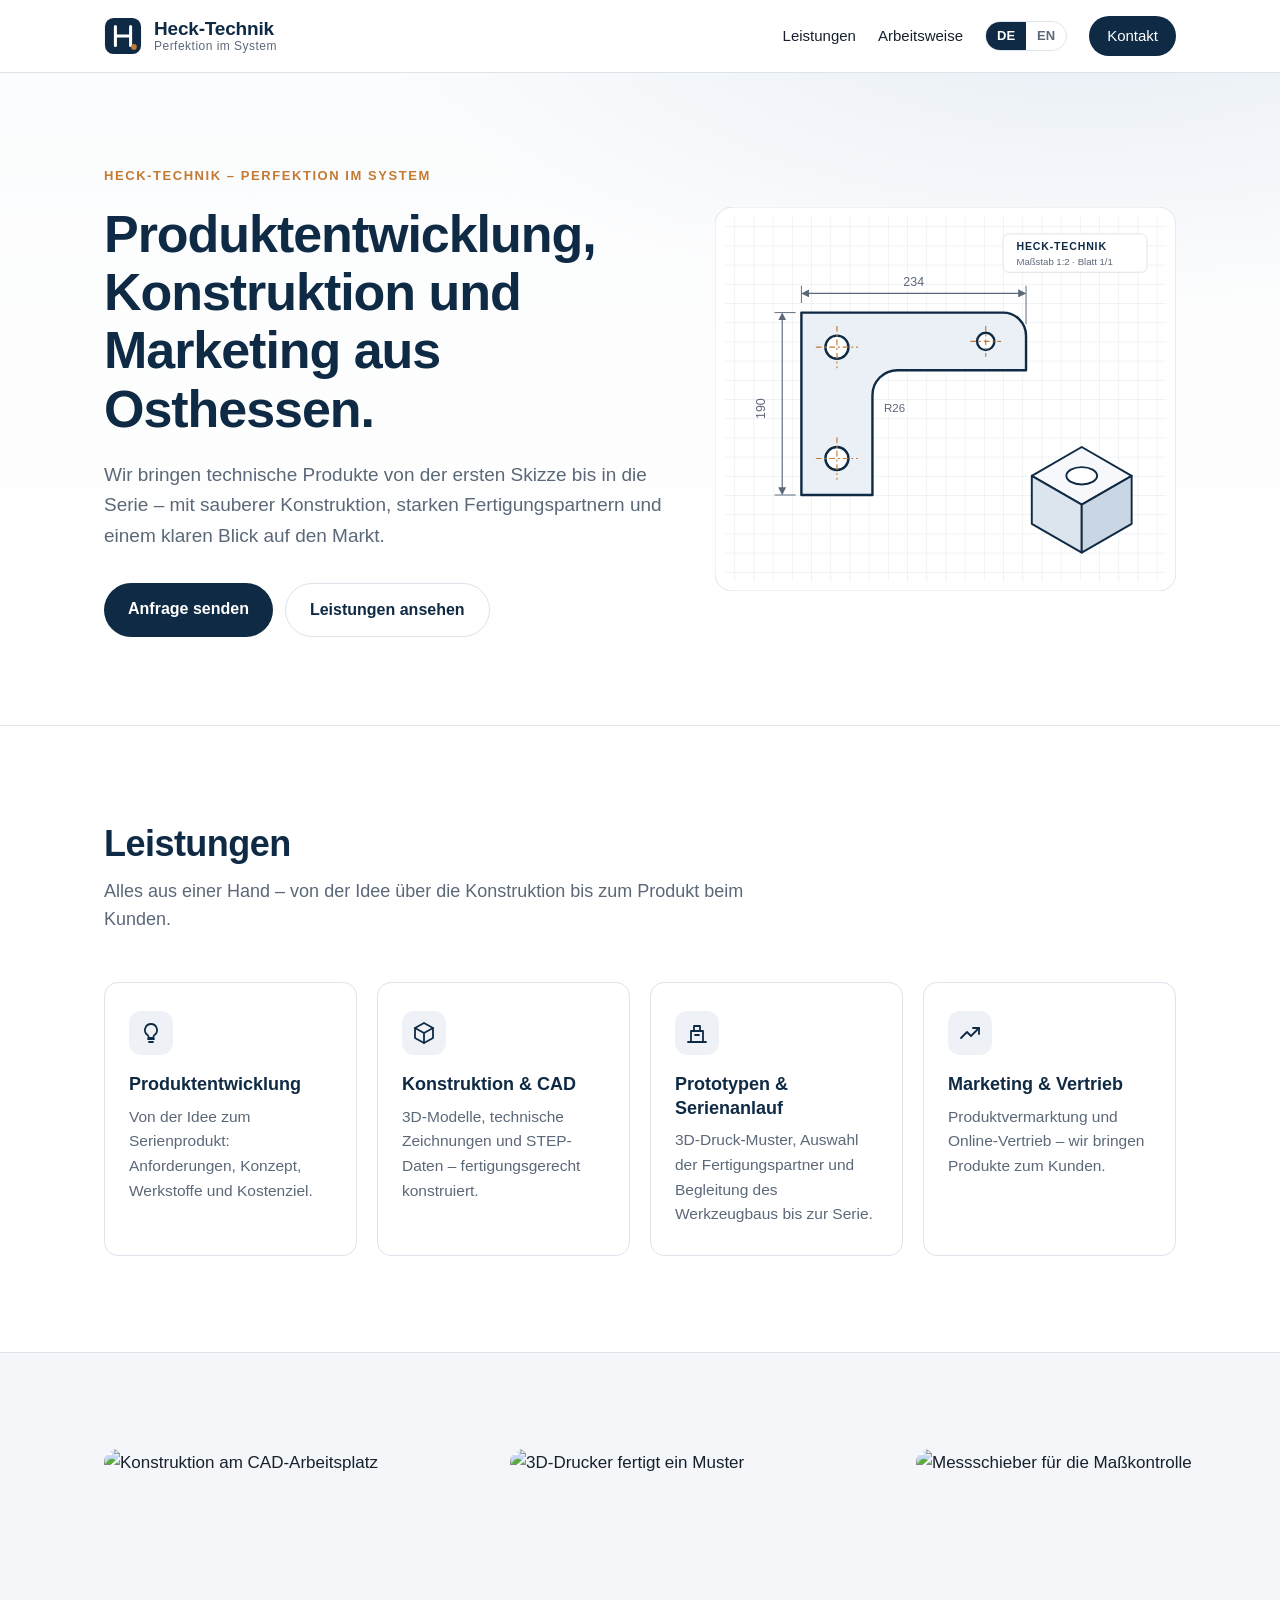
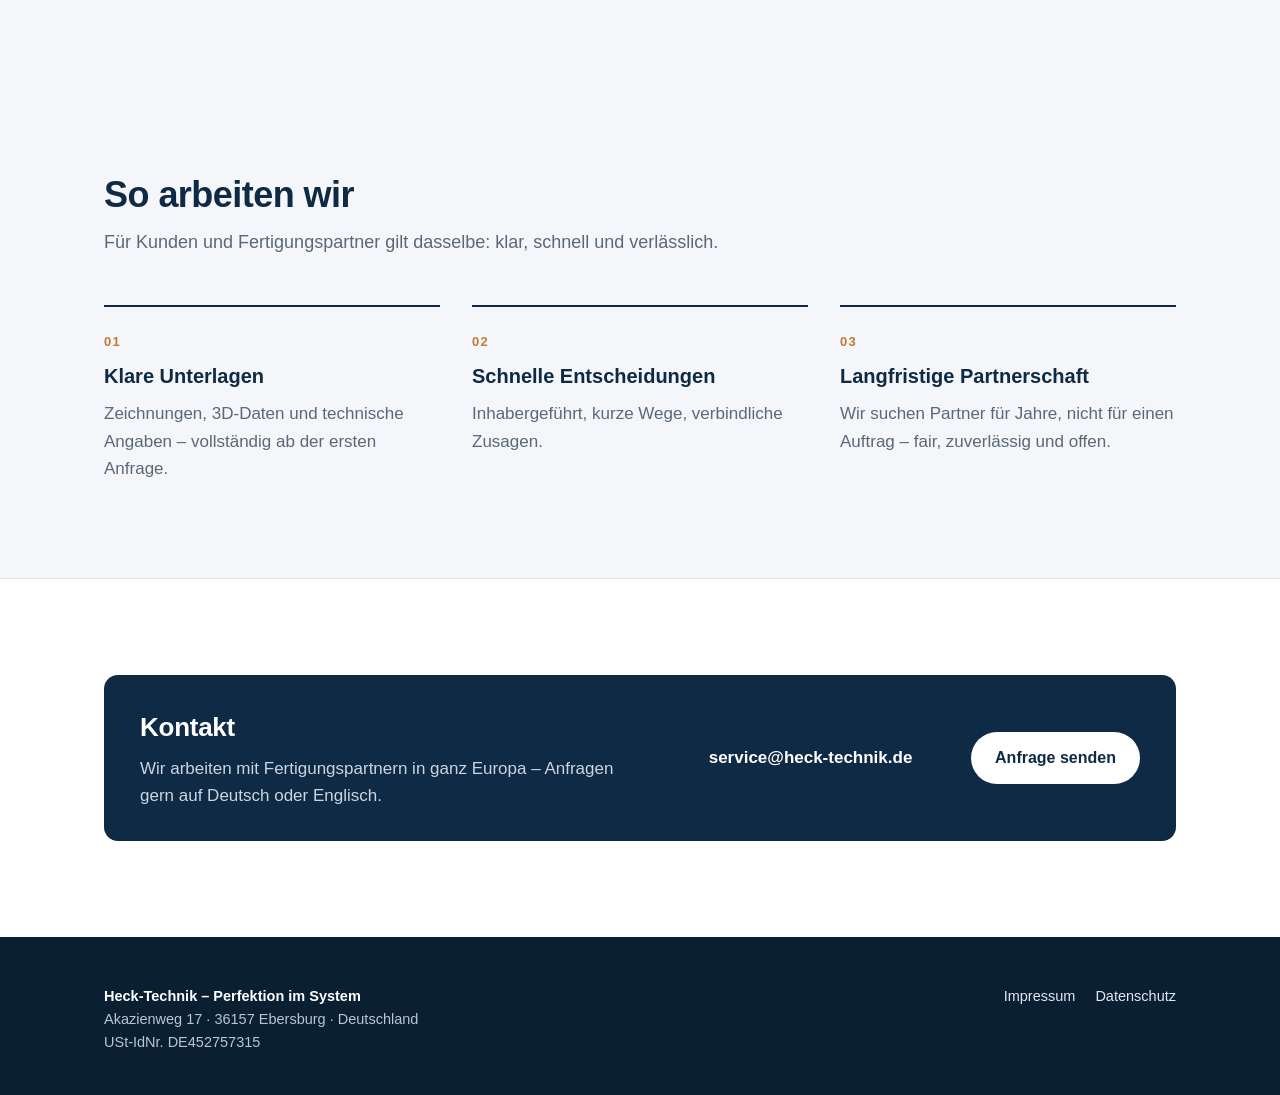
==== index.html @ af7404e0 "Add files via upload" ====
<!doctype html>
<html lang="de">
<head>
<meta charset="utf-8">
<meta name="viewport" content="width=device-width, initial-scale=1">
<title>Heck-Technik – Produktentwicklung, Konstruktion und Marketing</title>
<meta name="description" content="Heck-Technik – Perfektion im System: Produktentwicklung, Konstruktion & CAD, Prototypen und Marketing aus Ebersburg bei Fulda.">
<link rel="alternate" hreflang="de" href="https://heck-technik.de/">
<link rel="alternate" hreflang="en" href="https://heck-technik.de/en.html">
<meta property="og:type" content="website">
<meta property="og:site_name" content="Heck-Technik">
<meta property="og:title" content="Heck-Technik – Perfektion im System">
<meta property="og:description" content="Produktentwicklung, Konstruktion & CAD, Prototypen und Marketing aus Osthessen.">
<meta property="og:image" content="https://heck-technik.de/og-image.png">
<meta property="og:url" content="https://heck-technik.de/">
<meta property="og:locale" content="de_DE">
<meta name="twitter:card" content="summary_large_image">
<link rel="icon" href="favicon.svg" type="image/svg+xml">
<link rel="stylesheet" href="style.css">
</head>
<body>

<header class="top">
  <div class="wrap">
    <a class="brand" href="index.html" aria-label="Heck-Technik Startseite">
      <svg class="brand-mark" viewBox="0 0 40 40" aria-hidden="true">
        <rect x="1" y="1" width="38" height="38" rx="9" fill="#0f2a44"/>
        <path d="M12 10v20M28 10v20M12 20h16" stroke="#fff" stroke-width="3.2" stroke-linecap="round"/>
        <circle cx="31.5" cy="31.5" r="3" fill="#c27a35"/>
      </svg>
      <span class="brand-name">Heck-Technik<span class="brand-sub">Perfektion im System</span></span>
    </a>
    <nav class="nav">
      <a class="navlink" href="#leistungen">Leistungen</a>
      <a class="navlink" href="#arbeitsweise">Arbeitsweise</a>
      <div class="lang"><span>DE</span><a href="en.html" hreflang="en">EN</a></div>
      <a class="btn btn-primary btn-small" href="#kontakt">Kontakt</a>
    </nav>
  </div>
</header>

<main>
  <div class="hero">
    <div class="wrap">
      <div>
        <span class="eyebrow">Heck-Technik – Perfektion im System</span>
        <h1>Produktentwicklung, Konstruktion und Marketing aus Osthessen.</h1>
        <p class="lead">Wir bringen technische Produkte von der ersten Skizze bis in die Serie – mit sauberer Konstruktion, starken Fertigungspartnern und einem klaren Blick auf den Markt.</p>
        <div class="hero-actions">
          <a class="btn btn-primary" href="mailto:service@heck-technik.de?subject=Anfrage%20an%20Heck-Technik">Anfrage senden</a>
          <a class="btn btn-ghost" href="#leistungen">Leistungen ansehen</a>
        </div>
      </div>
      <svg class="hero-art" viewBox="0 0 480 400" role="img" aria-label="Technische Zeichnung">
        <defs>
          <pattern id="grid" width="20" height="20" patternUnits="userSpaceOnUse">
            <path d="M20 0H0V20" fill="none" stroke="#dfe6ee" stroke-width="1"/>
          </pattern>
          <marker id="arr" viewBox="0 0 10 10" refX="5" refY="5" markerWidth="7" markerHeight="7" orient="auto-start-reverse">
            <path d="M0 0L10 5L0 10z" fill="#5b6878"/>
          </marker>
        </defs>
        <rect x="0" y="0" width="480" height="400" rx="18" fill="#fff" stroke="#dde3ea"/>
        <rect x="10" y="10" width="460" height="380" rx="12" fill="url(#grid)"/>
        <!-- Bauteil -->
        <path d="M90 110 H300 a24 24 0 0 1 24 24 V170 H190 a26 26 0 0 0 -26 26 V300 H90 Z" fill="#eaf0f6" stroke="#0f2a44" stroke-width="2.5" stroke-linejoin="round"/>
        <circle cx="127" cy="146" r="12" fill="#fff" stroke="#0f2a44" stroke-width="2.5"/>
        <circle cx="127" cy="262" r="12" fill="#fff" stroke="#0f2a44" stroke-width="2.5"/>
        <circle cx="282" cy="140" r="9" fill="#fff" stroke="#0f2a44" stroke-width="2.5"/>
        <!-- Mittellinien -->
        <path d="M127 124v44M105 146h44M127 240v44M105 262h44M282 124v32M266 140h32" stroke="#c27a35" stroke-width="1.2" stroke-dasharray="6 3 2 3"/>
        <!-- Bemaßung -->
        <path d="M90 82V100M324 82V122" stroke="#5b6878" stroke-width="1"/>
        <path d="M94 90H320" stroke="#5b6878" stroke-width="1.2" marker-start="url(#arr)" marker-end="url(#arr)"/>
        <text x="207" y="82" text-anchor="middle" font-family="Segoe UI, Arial" font-size="13" fill="#5b6878">234</text>
        <path d="M62 110H84M62 300H84" stroke="#5b6878" stroke-width="1"/>
        <path d="M70 114V296" stroke="#5b6878" stroke-width="1.2" marker-start="url(#arr)" marker-end="url(#arr)"/>
        <text x="52" y="210" text-anchor="middle" font-family="Segoe UI, Arial" font-size="13" fill="#5b6878" transform="rotate(-90 52 210)">190</text>
        <text x="176" y="214" font-family="Segoe UI, Arial" font-size="12" fill="#5b6878">R26</text>
        <!-- Isometrie -->
        <g transform="translate(330 250)" stroke="#0f2a44" stroke-width="2" stroke-linejoin="round">
          <path d="M0 30 L52 0 L104 30 L52 60 Z" fill="#f6f8fb"/>
          <path d="M0 30 V80 L52 110 V60 Z" fill="#dce5ee"/>
          <path d="M104 30 V80 L52 110 V60 Z" fill="#c9d6e3"/>
          <ellipse cx="52" cy="30" rx="16" ry="9" fill="#fff"/>
        </g>
        <!-- Schriftfeld -->
        <g font-family="Segoe UI, Arial" fill="#0f2a44">
          <rect x="300" y="28" width="150" height="40" rx="6" fill="#fff" stroke="#dde3ea"/>
          <text x="314" y="45" font-size="11" font-weight="700" letter-spacing=".08em">HECK-TECHNIK</text>
          <text x="314" y="60" font-size="10" fill="#5b6878">Maßstab 1:2 · Blatt 1/1</text>
        </g>
      </svg>
    </div>
  </div>

  <section id="leistungen">
    <div class="wrap">
      <div class="section-head">
        <h2>Leistungen</h2>
        <p>Alles aus einer Hand – von der Idee über die Konstruktion bis zum Produkt beim Kunden.</p>
      </div>
      <div class="cards">
        <article class="card">
          <div class="icon"><svg viewBox="0 0 24 24" fill="none" stroke="#0f2a44" stroke-width="1.8" stroke-linecap="round" stroke-linejoin="round"><path d="M9 18h6M10 21h4M12 3a6 6 0 0 0-3.5 10.9c.6.5 1 1.2 1 2V17h5v-1.1c0-.8.4-1.5 1-2A6 6 0 0 0 12 3z"/></svg></div>
          <h3>Produktentwicklung</h3>
          <p>Von der Idee zum Serienprodukt: Anforderungen, Konzept, Werkstoffe und Kostenziel.</p>
        </article>
        <article class="card">
          <div class="icon"><svg viewBox="0 0 24 24" fill="none" stroke="#0f2a44" stroke-width="1.8" stroke-linecap="round" stroke-linejoin="round"><path d="M12 2l9 5v10l-9 5-9-5V7z"/><path d="M12 22V12M21 7l-9 5-9-5"/></svg></div>
          <h3>Konstruktion &amp; CAD</h3>
          <p>3D-Modelle, technische Zeichnungen und STEP-Daten – fertigungsgerecht konstruiert.</p>
        </article>
        <article class="card">
          <div class="icon"><svg viewBox="0 0 24 24" fill="none" stroke="#0f2a44" stroke-width="1.8" stroke-linecap="round" stroke-linejoin="round"><path d="M3 21h18M6 21V10h12v11M9 10V5h6v5M10 14h4"/></svg></div>
          <h3>Prototypen &amp; Serienanlauf</h3>
          <p>3D-Druck-Muster, Auswahl der Fertigungspartner und Begleitung des Werkzeugbaus bis zur Serie.</p>
        </article>
        <article class="card">
          <div class="icon"><svg viewBox="0 0 24 24" fill="none" stroke="#0f2a44" stroke-width="1.8" stroke-linecap="round" stroke-linejoin="round"><path d="M3 17l6-6 4 4 8-8"/><path d="M15 7h6v6"/></svg></div>
          <h3>Marketing &amp; Vertrieb</h3>
          <p>Produktvermarktung und Online-Vertrieb – wir bringen Produkte zum Kunden.</p>
        </article>
      </div>
    </div>
  </section>

  <section id="arbeitsweise" class="soft">
    <div class="wrap">
      <div class="photos">
        <img src="img/cad-arbeitsplatz.jpg" alt="Konstruktion am CAD-Arbeitsplatz" width="1200" height="800" loading="lazy">
        <img src="img/3d-druck.jpg" alt="3D-Drucker fertigt ein Muster" width="1200" height="800" loading="lazy">
        <img src="img/messschieber.jpg" alt="Messschieber für die Maßkontrolle" width="1200" height="800" loading="lazy">
      </div>
      <div class="section-head">
        <h2>So arbeiten wir</h2>
        <p>Für Kunden und Fertigungspartner gilt dasselbe: klar, schnell und verlässlich.</p>
      </div>
      <div class="steps">
        <div class="step">
          <span class="num">01</span>
          <h3>Klare Unterlagen</h3>
          <p>Zeichnungen, 3D-Daten und technische Angaben – vollständig ab der ersten Anfrage.</p>
        </div>
        <div class="step">
          <span class="num">02</span>
          <h3>Schnelle Entscheidungen</h3>
          <p>Inhabergeführt, kurze Wege, verbindliche Zusagen.</p>
        </div>
        <div class="step">
          <span class="num">03</span>
          <h3>Langfristige Partnerschaft</h3>
          <p>Wir suchen Partner für Jahre, nicht für einen Auftrag – fair, zuverlässig und offen.</p>
        </div>
      </div>
    </div>
  </section>

  <section id="kontakt">
    <div class="wrap">
      <div class="contact-box">
        <div>
          <h2>Kontakt</h2>
          <p>Wir arbeiten mit Fertigungspartnern in ganz Europa – Anfragen gern auf Deutsch oder Englisch.</p>
        </div>
        <div>
          <a class="line" href="mailto:service@heck-technik.de">service@heck-technik.de</a>
        </div>
        <a class="btn btn-primary" href="mailto:service@heck-technik.de?subject=Anfrage%20an%20Heck-Technik">Anfrage senden</a>
      </div>
    </div>
  </section>
</main>

<footer>
  <div class="wrap">
    <div>
      <strong>Heck-Technik – Perfektion im System</strong><br>
      Akazienweg 17 · 36157 Ebersburg · Deutschland<br>
      USt-IdNr. DE452757315
    </div>
    <div class="links">
      <a href="impressum.html">Impressum</a>
      <a href="datenschutz.html">Datenschutz</a>
    </div>
  </div>
</footer>

</body>
</html>
---- style.css ----
:root {
  --navy: #0f2a44;
  --navy-2: #1b3d5f;
  --ink: #16212d;
  --muted: #5b6878;
  --line: #dde3ea;
  --bg: #ffffff;
  --bg-soft: #f4f6f9;
  --accent: #c27a35;
  --radius: 14px;
  --max: 1120px;
  --font: "Segoe UI", -apple-system, BlinkMacSystemFont, Roboto, "Helvetica Neue", Arial, sans-serif;
}

* { box-sizing: border-box; }
html { scroll-behavior: smooth; -webkit-text-size-adjust: 100%; }
body {
  margin: 0;
  font-family: var(--font);
  font-size: 17px;
  line-height: 1.6;
  color: var(--ink);
  background: var(--bg);
}
img, svg { display: block; max-width: 100%; }
a { color: var(--navy-2); }
a:hover { color: var(--accent); }

.wrap { max-width: var(--max); margin: 0 auto; padding: 0 24px; }

/* Kopf */
.top {
  position: sticky; top: 0; z-index: 10;
  background: rgba(255,255,255,.94);
  backdrop-filter: saturate(160%) blur(8px);
  border-bottom: 1px solid var(--line);
}
.top .wrap { display: flex; align-items: center; justify-content: space-between; height: 72px; gap: 16px; }
.brand { display: flex; align-items: center; gap: 12px; text-decoration: none; color: var(--navy); }
.brand-mark { width: 38px; height: 38px; flex: none; }
.brand-name { white-space: nowrap; font-weight: 700; font-size: 19px; letter-spacing: -.01em; line-height: 1.1; }
.brand-sub { display: block; font-weight: 500; font-size: 12px; color: var(--muted); letter-spacing: .04em; }
.nav { display: flex; align-items: center; gap: 22px; }
.nav a { text-decoration: none; color: var(--ink); font-size: 15px; font-weight: 500; }
.nav a:hover { color: var(--accent); }
.nav a.btn-primary, .nav a.btn-primary:hover { color: #fff; }
.nav a.btn-ghost:hover { color: var(--navy); }
.lang { display: flex; border: 1px solid var(--line); border-radius: 999px; overflow: hidden; }
.lang a, .lang span { padding: 4px 11px; font-size: 13px; font-weight: 600; text-decoration: none; }
.lang span { background: var(--navy); color: #fff; }
.lang a { color: var(--muted); }

.btn {
  display: inline-block; padding: 13px 24px; border-radius: 999px;
  font-weight: 600; font-size: 16px; text-decoration: none;
  transition: transform .15s ease, background .15s ease;
}
.btn:hover { transform: translateY(-1px); }
.btn-primary { background: var(--navy); color: #fff; }
.btn-primary:hover { background: var(--navy-2); color: #fff; }
.btn-ghost { color: var(--navy); border: 1px solid var(--line); background: #fff; }
.btn-ghost:hover { border-color: var(--navy); color: var(--navy); }
.btn-small { padding: 8px 18px; font-size: 14px; }

/* Einstieg */
.hero {
  background:
    radial-gradient(1200px 500px at 85% -10%, #e8eef5 0%, transparent 60%),
    linear-gradient(180deg, #fbfcfd 0%, #fff 100%);
  border-bottom: 1px solid var(--line);
}
.hero .wrap { display: grid; grid-template-columns: 1.1fr .9fr; gap: 48px; align-items: center; padding-top: 88px; padding-bottom: 88px; }
.eyebrow { display: inline-block; font-size: 13px; font-weight: 700; letter-spacing: .12em; text-transform: uppercase; color: var(--accent); margin-bottom: 18px; }
.hero h1 { font-size: clamp(32px, 4.6vw, 52px); line-height: 1.12; letter-spacing: -.02em; color: var(--navy); margin: 0 0 22px; font-weight: 700; }
.hero p.lead { font-size: 19px; color: var(--muted); margin: 0 0 32px; max-width: 34em; }
.hero-actions { display: flex; gap: 12px; flex-wrap: wrap; }
.hero-art { width: 100%; height: auto; }

/* Abschnitte */
section { padding: 96px 0; scroll-margin-top: 72px; }
section.soft { background: var(--bg-soft); border-top: 1px solid var(--line); border-bottom: 1px solid var(--line); }
.section-head { max-width: 640px; margin-bottom: 48px; }
.section-head h2 { font-size: clamp(26px, 3.2vw, 36px); line-height: 1.2; letter-spacing: -.015em; color: var(--navy); margin: 0 0 12px; }
.section-head p { color: var(--muted); margin: 0; font-size: 18px; }

.cards { display: grid; grid-template-columns: repeat(4, 1fr); gap: 20px; }
.card {
  background: #fff; border: 1px solid var(--line); border-radius: var(--radius);
  padding: 28px 24px; transition: box-shadow .2s ease, transform .2s ease;
}
.card:hover { box-shadow: 0 12px 32px rgba(15,42,68,.08); transform: translateY(-2px); }
.icon { width: 44px; height: 44px; border-radius: 12px; background: #eef2f7; display: grid; place-items: center; margin-bottom: 18px; }
.icon svg { width: 24px; height: 24px; }
.card h3 { font-size: 18px; color: var(--navy); margin: 0 0 8px; line-height: 1.3; }
.card p { margin: 0; color: var(--muted); font-size: 15.5px; }

.photos { display: grid; grid-template-columns: 1.3fr 1fr 1fr; grid-auto-rows: 260px; gap: 16px; margin-bottom: 64px; }
.photos img { width: 100%; height: 100%; object-fit: cover; border-radius: var(--radius); }

.steps { display: grid; grid-template-columns: repeat(3, 1fr); gap: 32px; }
.step { border-top: 2px solid var(--navy); padding-top: 20px; }
.step .num { font-size: 13px; font-weight: 700; color: var(--accent); letter-spacing: .1em; }
.step h3 { font-size: 20px; color: var(--navy); margin: 6px 0 8px; }
.step p { margin: 0; color: var(--muted); }

.people { display: grid; grid-template-columns: repeat(2, 1fr); gap: 20px; margin-bottom: 36px; }
.person { display: flex; gap: 18px; align-items: center; background: #fff; border: 1px solid var(--line); border-radius: var(--radius); padding: 24px; }
.avatar { width: 56px; height: 56px; border-radius: 50%; background: var(--navy); color: #fff; display: grid; place-items: center; font-weight: 700; font-size: 19px; flex: none; letter-spacing: .02em; }
.person h3 { margin: 0; font-size: 18px; color: var(--navy); }
.person p { margin: 2px 0 0; color: var(--muted); font-size: 15px; }
.contact-box {
  display: flex; flex-wrap: wrap; align-items: center; justify-content: space-between; gap: 20px;
  background: var(--navy); color: #fff; border-radius: var(--radius); padding: 32px 36px;
}
.contact-box h2 { margin: 0 0 6px; font-size: 26px; letter-spacing: -.01em; }
.contact-box p { margin: 0; color: #c9d5e2; max-width: 30em; }
.contact-box a.line { color: #fff; text-decoration: none; font-weight: 600; display: block; }
.contact-box a.line:hover { color: #f0c79b; }
.contact-box .btn-primary { background: #fff; color: var(--navy); }
.contact-box .btn-primary:hover { background: #f3e2cf; color: var(--navy); }

/* Fuß */
footer { background: #0b1f33; color: #b8c5d3; font-size: 14.5px; padding: 48px 0 40px; }
footer .wrap { display: flex; flex-wrap: wrap; justify-content: space-between; gap: 24px; }
footer strong { color: #fff; font-weight: 600; }
footer a { color: #dfe7f0; text-decoration: none; }
footer a:hover { color: #f0c79b; }
footer .links { display: flex; gap: 20px; align-items: flex-start; }

/* Rechtsseiten */
.legal { padding: 64px 0 96px; }
.legal .wrap { max-width: 780px; }
.legal h1 { color: var(--navy); font-size: 34px; letter-spacing: -.015em; margin: 0 0 32px; }
.legal h2 { color: var(--navy); font-size: 20px; margin: 36px 0 8px; }
.legal p, .legal li { color: #2b3846; }
.legal .stand { color: var(--muted); font-size: 14px; margin-top: 40px; }

/* Handy */
@media (max-width: 960px) {
  .cards { grid-template-columns: repeat(2, 1fr); }
  .hero .wrap { grid-template-columns: 1fr; padding-top: 56px; padding-bottom: 56px; gap: 32px; }
  .hero-art { max-width: 460px; }
}
@media (max-width: 680px) {
  body { font-size: 16px; }
  .wrap { padding: 0 16px; }
  .nav a.navlink { display: none; }
  .top .wrap { height: 64px; }
  .brand-sub { display: none; }
  .nav { gap: 10px; }
  .brand { gap: 9px; }
  .brand-mark { width: 32px; height: 32px; }
  .brand-name { font-size: 17px; }
  .btn-small { padding: 7px 14px; }
  section { padding: 64px 0; }
  .cards, .steps, .people { grid-template-columns: 1fr; }
  .photos { grid-template-columns: 1fr 1fr; grid-auto-rows: 150px; gap: 10px; margin-bottom: 40px; }
  .photos img:first-child { height: 200px; }
  .photos img:first-child { grid-column: 1 / -1; }
  .contact-box { padding: 26px 22px; }
  .hero p.lead { font-size: 17px; }
  .hero .wrap { gap: 24px; padding-bottom: 40px; }
  .hero-art { max-width: 280px; margin: 0 auto; }
}
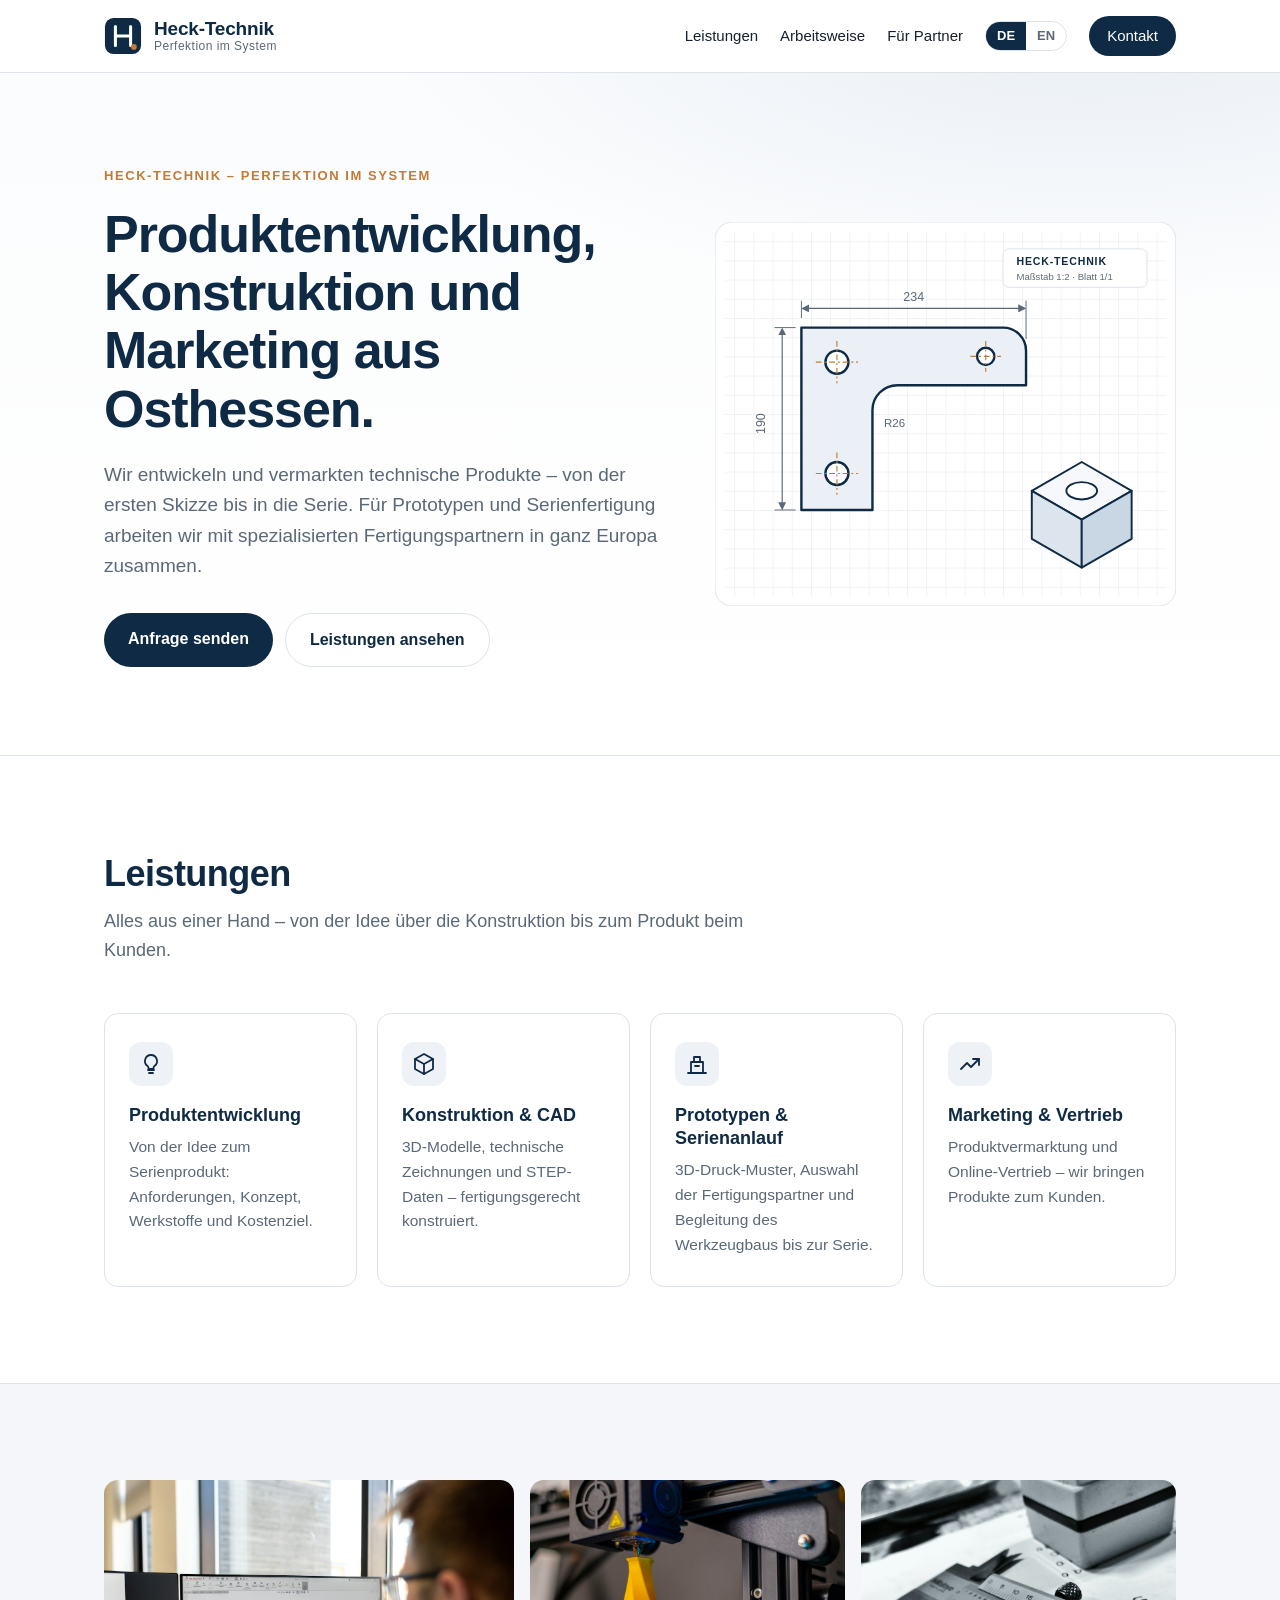
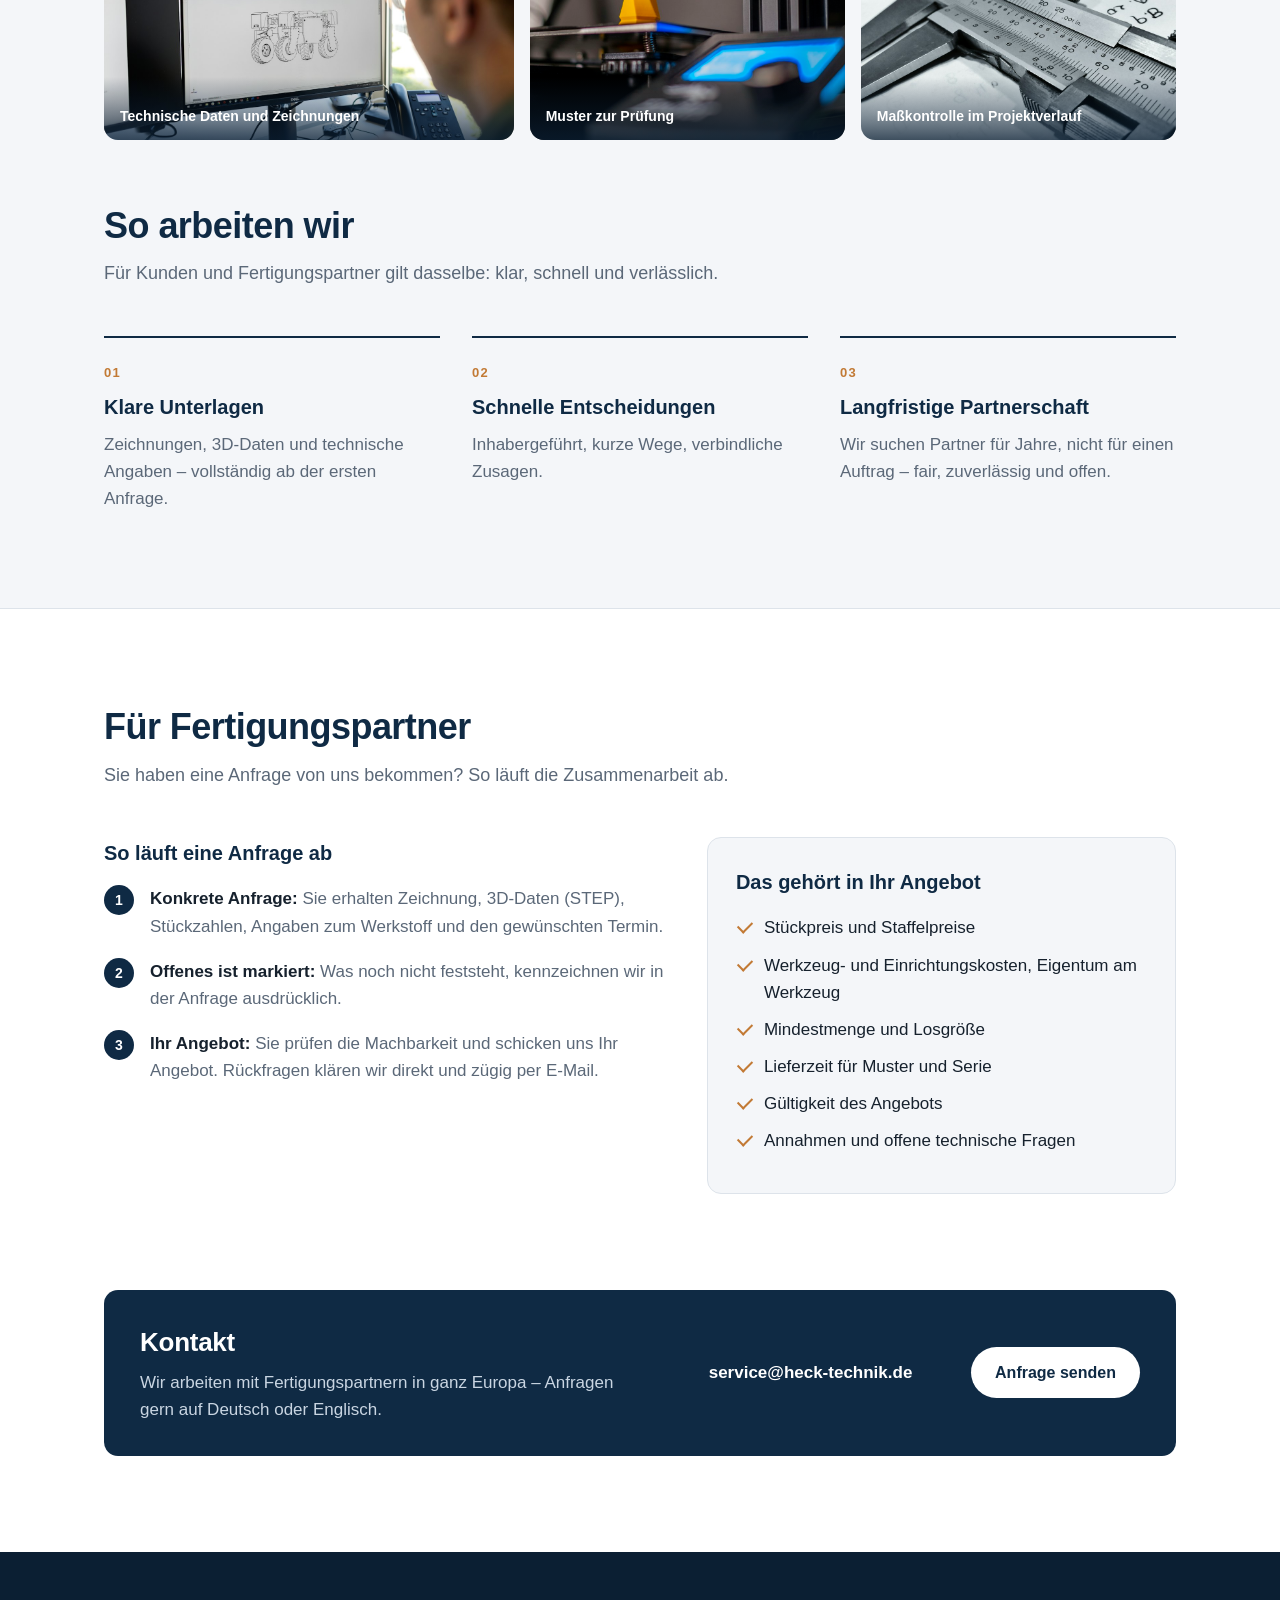
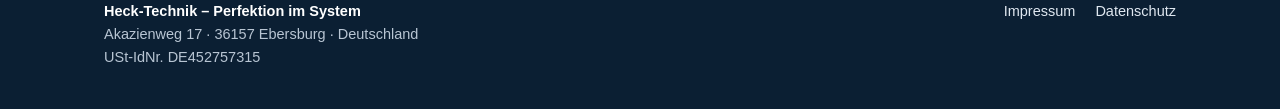
==== commit 1e1d6268: "Abschnitt für Fertigungspartner, neuer Einstieg, Bildunterschriften" ====
--- a/index.html
+++ b/index.html
@@ -33,6 +33,7 @@
     <nav class="nav">
       <a class="navlink" href="#leistungen">Leistungen</a>
       <a class="navlink" href="#arbeitsweise">Arbeitsweise</a>
+      <a class="navlink" href="#partner">Für Partner</a>
       <div class="lang"><span>DE</span><a href="en.html" hreflang="en">EN</a></div>
       <a class="btn btn-primary btn-small" href="#kontakt">Kontakt</a>
     </nav>
@@ -45,7 +46,7 @@
       <div>
         <span class="eyebrow">Heck-Technik – Perfektion im System</span>
         <h1>Produktentwicklung, Konstruktion und Marketing aus Osthessen.</h1>
-        <p class="lead">Wir bringen technische Produkte von der ersten Skizze bis in die Serie – mit sauberer Konstruktion, starken Fertigungspartnern und einem klaren Blick auf den Markt.</p>
+        <p class="lead">Wir entwickeln und vermarkten technische Produkte – von der ersten Skizze bis in die Serie. Für Prototypen und Serienfertigung arbeiten wir mit spezialisierten Fertigungspartnern in ganz Europa zusammen.</p>
         <div class="hero-actions">
           <a class="btn btn-primary" href="mailto:service@heck-technik.de?subject=Anfrage%20an%20Heck-Technik">Anfrage senden</a>
           <a class="btn btn-ghost" href="#leistungen">Leistungen ansehen</a>
@@ -128,9 +129,9 @@
   <section id="arbeitsweise" class="soft">
     <div class="wrap">
       <div class="photos">
-        <img src="img/cad-arbeitsplatz.jpg" alt="Konstruktion am CAD-Arbeitsplatz" width="1200" height="800" loading="lazy">
-        <img src="img/3d-druck.jpg" alt="3D-Drucker fertigt ein Muster" width="1200" height="800" loading="lazy">
-        <img src="img/messschieber.jpg" alt="Messschieber für die Maßkontrolle" width="1200" height="800" loading="lazy">
+        <figure><img src="img/cad-arbeitsplatz.jpg" alt="Konstruktion am CAD-Arbeitsplatz" width="1200" height="800" loading="lazy"><figcaption>Technische Daten und Zeichnungen</figcaption></figure>
+        <figure><img src="img/3d-druck.jpg" alt="3D-Drucker fertigt ein Muster" width="1200" height="800" loading="lazy"><figcaption>Muster zur Prüfung</figcaption></figure>
+        <figure><img src="img/messschieber.jpg" alt="Messschieber für die Maßkontrolle" width="1200" height="800" loading="lazy"><figcaption>Maßkontrolle im Projektverlauf</figcaption></figure>
       </div>
       <div class="section-head">
         <h2>So arbeiten wir</h2>
@@ -151,6 +152,36 @@
           <span class="num">03</span>
           <h3>Langfristige Partnerschaft</h3>
           <p>Wir suchen Partner für Jahre, nicht für einen Auftrag – fair, zuverlässig und offen.</p>
+        </div>
+      </div>
+    </div>
+  </section>
+
+  <section id="partner">
+    <div class="wrap">
+      <div class="section-head">
+        <h2>Für Fertigungspartner</h2>
+        <p>Sie haben eine Anfrage von uns bekommen? So läuft die Zusammenarbeit ab.</p>
+      </div>
+      <div class="partner-grid">
+        <div>
+          <h3>So läuft eine Anfrage ab</h3>
+          <ol class="flow">
+            <li><strong>Konkrete Anfrage:</strong> Sie erhalten Zeichnung, 3D-Daten (STEP), Stückzahlen, Angaben zum Werkstoff und den gewünschten Termin.</li>
+            <li><strong>Offenes ist markiert:</strong> Was noch nicht feststeht, kennzeichnen wir in der Anfrage ausdrücklich.</li>
+            <li><strong>Ihr Angebot:</strong> Sie prüfen die Machbarkeit und schicken uns Ihr Angebot. Rückfragen klären wir direkt und zügig per E-Mail.</li>
+          </ol>
+        </div>
+        <div class="offer-box">
+          <h3>Das gehört in Ihr Angebot</h3>
+          <ul class="checklist">
+            <li>Stückpreis und Staffelpreise</li>
+            <li>Werkzeug- und Einrichtungskosten, Eigentum am Werkzeug</li>
+            <li>Mindestmenge und Losgröße</li>
+            <li>Lieferzeit für Muster und Serie</li>
+            <li>Gültigkeit des Angebots</li>
+            <li>Annahmen und offene technische Fragen</li>
+          </ul>
         </div>
       </div>
     </div>
--- a/style.css
+++ b/style.css
@@ -95,7 +95,28 @@
 .card p { margin: 0; color: var(--muted); font-size: 15.5px; }
 
 .photos { display: grid; grid-template-columns: 1.3fr 1fr 1fr; grid-auto-rows: 260px; gap: 16px; margin-bottom: 64px; }
-.photos img { width: 100%; height: 100%; object-fit: cover; border-radius: var(--radius); }
+.photos figure { margin: 0; position: relative; border-radius: var(--radius); overflow: hidden; }
+.photos img { width: 100%; height: 100%; object-fit: cover; }
+.photos figcaption {
+  position: absolute; left: 0; right: 0; bottom: 0; padding: 28px 16px 12px;
+  background: linear-gradient(180deg, transparent, rgba(11,31,51,.78));
+  color: #fff; font-size: 14px; font-weight: 600;
+}
+
+#partner + #kontakt { padding-top: 0; }
+.partner-grid { display: grid; grid-template-columns: 1.2fr 1fr; gap: 40px; align-items: start; }
+.partner-grid h3 { font-size: 20px; color: var(--navy); margin: 0 0 16px; }
+.flow { list-style: none; counter-reset: f; margin: 0; padding: 0; }
+.flow li { counter-increment: f; position: relative; padding: 0 0 18px 46px; color: var(--muted); }
+.flow li::before {
+  content: counter(f); position: absolute; left: 0; top: 0; width: 30px; height: 30px; border-radius: 50%;
+  background: var(--navy); color: #fff; font-weight: 700; font-size: 14px; display: grid; place-items: center;
+}
+.flow strong { color: var(--ink); }
+.offer-box { background: var(--bg-soft); border: 1px solid var(--line); border-radius: var(--radius); padding: 28px; }
+.checklist { list-style: none; margin: 0; padding: 0; }
+.checklist li { position: relative; padding: 0 0 10px 28px; color: var(--ink); }
+.checklist li::before { content: ""; position: absolute; left: 2px; top: 7px; width: 12px; height: 7px; border-left: 2.5px solid var(--accent); border-bottom: 2.5px solid var(--accent); transform: rotate(-45deg); }
 
 .steps { display: grid; grid-template-columns: repeat(3, 1fr); gap: 32px; }
 .step { border-top: 2px solid var(--navy); padding-top: 20px; }
@@ -140,6 +161,9 @@
   .cards { grid-template-columns: repeat(2, 1fr); }
   .hero .wrap { grid-template-columns: 1fr; padding-top: 56px; padding-bottom: 56px; gap: 32px; }
   .hero-art { max-width: 460px; }
+  .nav { gap: 14px; }
+  .nav a { font-size: 14px; white-space: nowrap; }
+  .brand-sub { display: none; }
 }
 @media (max-width: 680px) {
   body { font-size: 16px; }
@@ -155,8 +179,10 @@
   section { padding: 64px 0; }
   .cards, .steps, .people { grid-template-columns: 1fr; }
   .photos { grid-template-columns: 1fr 1fr; grid-auto-rows: 150px; gap: 10px; margin-bottom: 40px; }
-  .photos img:first-child { height: 200px; }
-  .photos img:first-child { grid-column: 1 / -1; }
+  .photos figure:first-child { grid-column: 1 / -1; height: 200px; }
+  .photos figcaption { font-size: 12.5px; padding: 22px 10px 8px; }
+  .partner-grid { grid-template-columns: 1fr; gap: 28px; }
+  .offer-box { padding: 22px; }
   .contact-box { padding: 26px 22px; }
   .hero p.lead { font-size: 17px; }
   .hero .wrap { gap: 24px; padding-bottom: 40px; }
